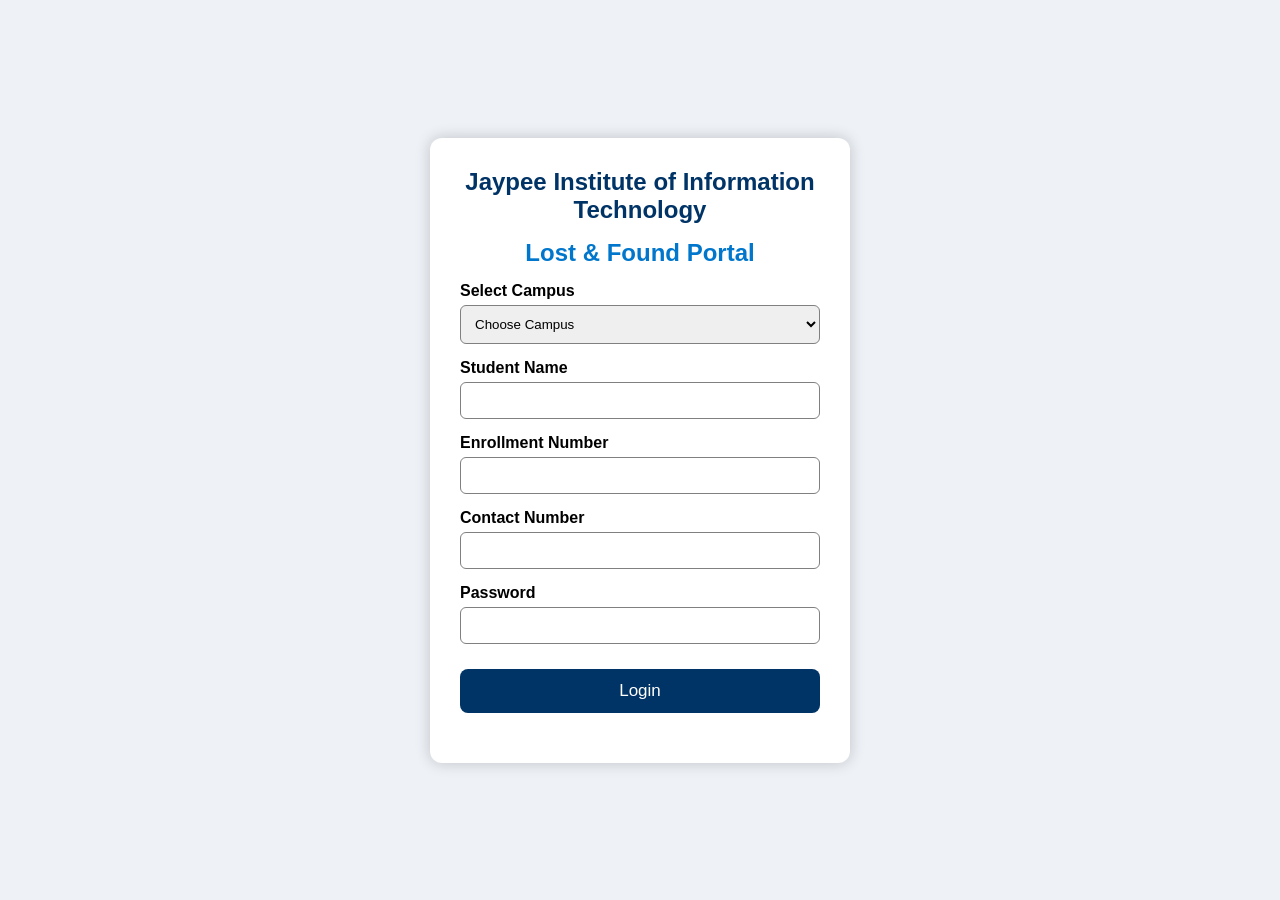
==== index.html @ a2e1b7e7 "Initial setup" ====
<!DOCTYPE html>
<html lang="en">

<head>

    <meta charset="UTF-8">
    <meta name="viewport" content="width=device-width, initial-scale=1.0">

    <title>JIIT Lost & Found Portal</title>

    <link rel="stylesheet" href="style.css">

</head>

<body>

    <div class="container">
        <h1>Jaypee Institute of Information Technology</h1>

        <h2>Lost & Found Portal</h2>

        <form id="loginForm">

            <label>Select Campus</label>

            <select id="campus" required>
                <option value="">Choose Campus</option>
                <option value="Sector-62">Sector-62</option>
                <option value="Sector-128">Sector-128</option>
            </select>

            <label>Student Name</label>
            <input type="text" id="name" required>

            <label>Enrollment Number</label>
            <input type="text" id="enroll" required>

            <label>Contact Number</label>
            <input type="text" id="contact" required>

            <label>Password</label>
            <input type="password" id="password" required>

            <button type="submit">Login</button>

        </form>

        <p id="message"></p>

    </div>
    <script src="script.js"></script>
</body>

</html>
---- style.css ----
* {
    margin: 0;
    padding: 0;
    box-sizing: border-box;
    font-family: Arial, sans-serif;
}

body {

    background: #eef2f7;
    display: flex;
    justify-content: center;
    align-items: center;
    height: 100vh;

}

.container {

    background: white;
    width: 420px;
    padding: 30px;
    border-radius: 12px;
    box-shadow: 0 0 15px rgba(0, 0, 0, .2);

}

h1 {

    text-align: center;
    color: #003366;
    font-size: 24px;

}

h2 {

    text-align: center;
    margin: 15px;
    color: #0077cc;

}

label {

    display: block;
    margin-top: 15px;
    font-weight: bold;

}

input,
select {

    width: 100%;
    padding: 10px;
    margin-top: 5px;
    border-radius: 6px;
    border: 1px solid gray;

}

button {

    width: 100%;
    padding: 12px;
    margin-top: 25px;
    border: none;
    background: #003366;
    color: white;
    font-size: 17px;
    border-radius: 8px;
    cursor: pointer;

}

button:hover {

    background: #0055aa;

}

#message {

    text-align: center;
    margin-top: 20px;
    font-weight: bold;

}

.profile {

    margin-top: 20px;
    padding: 15px;
    background: #f5f5f5;
    border-radius: 8px;

}

.profile p {

    margin: 10px 0;

}

.card-container {

    display: flex;
    justify-content: space-between;
    margin-top: 25px;
    gap: 20px;

}

.card {

    flex: 1;
    background: white;
    padding: 20px;
    border-radius: 10px;
    box-shadow: 0 0 10px rgba(0, 0, 0, .2);
    text-align: center;

}

.card h3 {

    color: #003366;

}

.card p {

    margin: 15px 0;

}

.logout {

    margin-top: 30px;
    background: red;

}

.logout:hover {

    background: darkred;

}

textarea {

    width: 100%;
    padding: 10px;
    margin-top: 5px;
    border: 1px solid gray;
    border-radius: 6px;
    resize: none;

}

input[type=file] {

    margin-top: 10px;

}
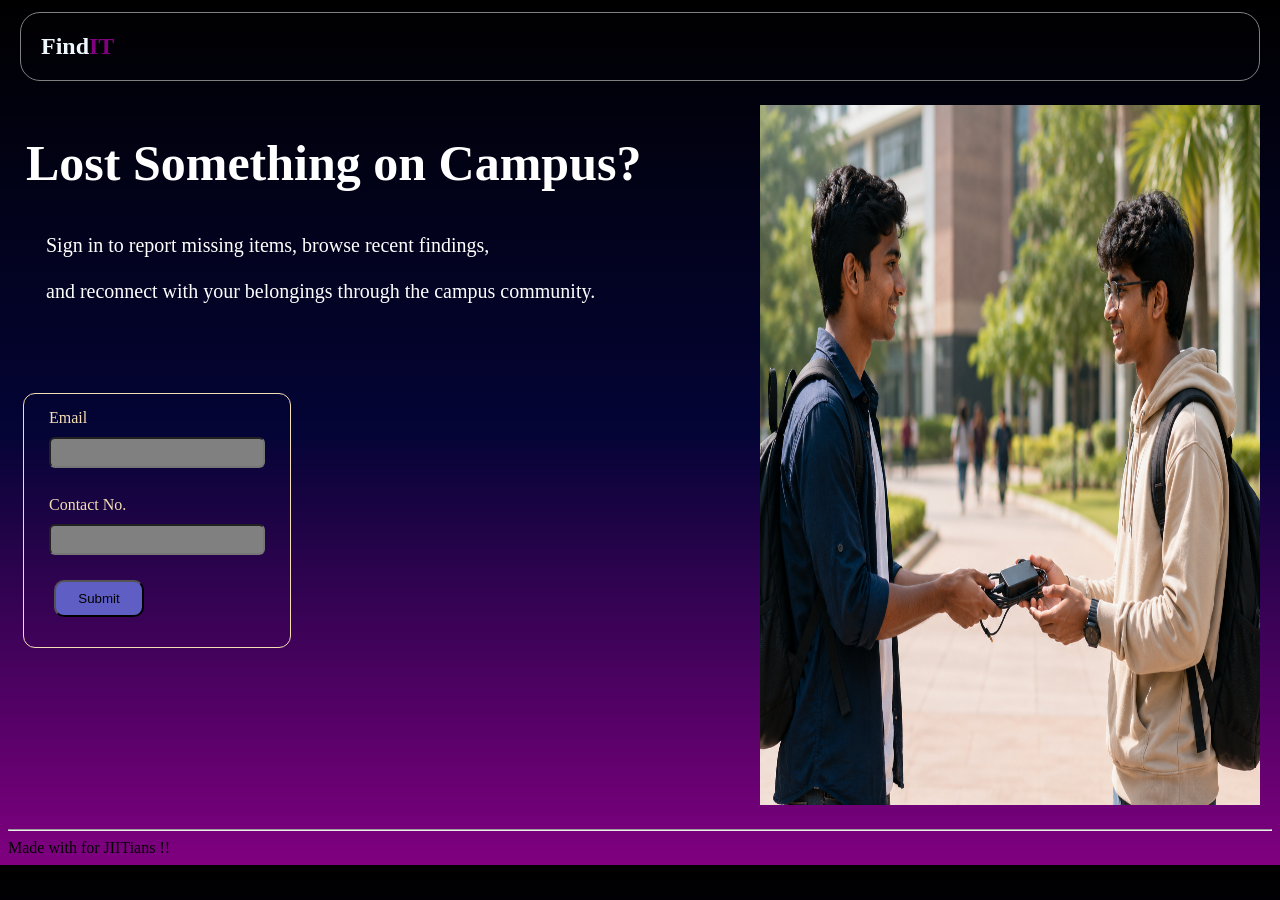
==== commit 26358eaf: "Index page layout changd" ====
--- a/index.html
+++ b/index.html
@@ -1,54 +1,83 @@
 <!DOCTYPE html>
 <html lang="en">
-
 <head>
-
     <meta charset="UTF-8">
     <meta name="viewport" content="width=device-width, initial-scale=1.0">
+    <title>FindIt | Login</title>
 
-    <title>JIIT Lost & Found Portal</title>
-
-    <link rel="stylesheet" href="style.css">
-
+    <link rel="stylesheet" href="indexcs.css">
 </head>
-
 <body>
 
-    <div class="container">
-        <h1>Jaypee Institute of Information Technology</h1>
+    <!-- ==================== Navbar ==================== -->
+    <nav class="navbar">
+        <div class="nav-left">
+            <h1>Find<span class="it">IT</span></h1>
+        </div>
 
-        <h2>Lost & Found Portal</h2>
 
-        <form id="loginForm">
+    </nav>
 
-            <label>Select Campus</label>
 
-            <select id="campus" required>
-                <option value="">Choose Campus</option>
-                <option value="Sector-62">Sector-62</option>
-                <option value="Sector-128">Sector-128</option>
-            </select>
+    <!-- ==================== Main Container ==================== -->
+    <main class="container">
 
-            <label>Student Name</label>
-            <input type="text" id="name" required>
+        <!-- ========== Left Section ========== -->
+        <section class="left-section">
 
-            <label>Enrollment Number</label>
-            <input type="text" id="enroll" required>
+            <!-- Logo + Heading -->
+            <div class="left-top">
+                <h1 id="head1">Lost Something on Campus?</h1>
 
-            <label>Contact Number</label>
-            <input type="text" id="contact" required>
+                <p id="subhead1">
+                    Sign in to report missing items, browse recent findings,<br><br>
+                    and reconnect with your belongings through the campus community.
+                </p>
 
-            <label>Password</label>
-            <input type="password" id="password" required>
+            </div>
 
-            <button type="submit">Login</button>
+            <!-- Login Form -->
+            <div class="left-bottom">
 
-        </form>
+                <form class="login-form">
 
-        <p id="message"></p>
+                    <div class="input-group">
+                        <label>Email</label><br>
+                        <input class="input" type="email"><br><br>
 
-    </div>
-    <script src="script.js"></script>
+                        <label>Contact No.</label><br>
+                        <input class="input" type="number">
+                    </div>
+
+                    <div class="input-group">
+
+                    </div>
+
+                    <button class="btn" id="submitbtn" type="submit">
+                        Submit
+                    </button>
+
+                </form>
+
+            </div>
+
+        </section>
+
+
+        <!-- ========== Right Section ========== -->
+        <section class="right-section">
+            <img src="LnF-Illustration.png" height="700" width="500">
+        </section>
+
+    </main>
+
+
+    <!-- ==================== Footer ==================== -->
+    <footer class="footer">
+        <hr>
+        Made with <i></i> for JIITians !!
+    </footer>
+
+    <script href="indexjs.js"></script>
 </body>
-
 </html>
--- a/indexcs.css
+++ b/indexcs.css
@@ -0,0 +1,67 @@
+body{
+    background: linear-gradient(black,rgb(4, 4, 54),purple);
+}
+
+.navbar{
+    border: 1px solid gray;
+    border-radius: 20px;
+    color: aliceblue;
+    margin:12px;
+    padding-left: 20px;
+}
+
+.it{
+    color : purple;
+}
+
+.container{
+    display: flex;
+    justify-content: space-between;
+}
+
+.right-section{
+    margin: 12px;
+}
+
+.left-top{
+    color: white;
+    margin: 18px;
+    margin-top: 40px;
+}
+
+#head1{
+    font-size: 50px;
+}
+#subhead1{
+    font-size: 20px;
+    margin-left: 20px;
+}
+
+.left-bottom{
+    display: inline-flex;
+    border: 1px solid wheat;
+    padding: 15px;
+    margin: 15px;
+    border-radius: 12px;
+    color: wheat;
+    margin-top: 70px;
+}
+
+label{
+    margin: 10px;
+}
+.input{
+    background: gray;
+    border-radius: 6px;
+    padding: 6px;
+    width: 200px;
+    margin: 10px;
+}
+
+.btn{
+    width:90px;
+    background-color: rgb(94, 94, 196);
+    padding:9px;
+    margin:15px;
+    border-radius: 10px;
+}
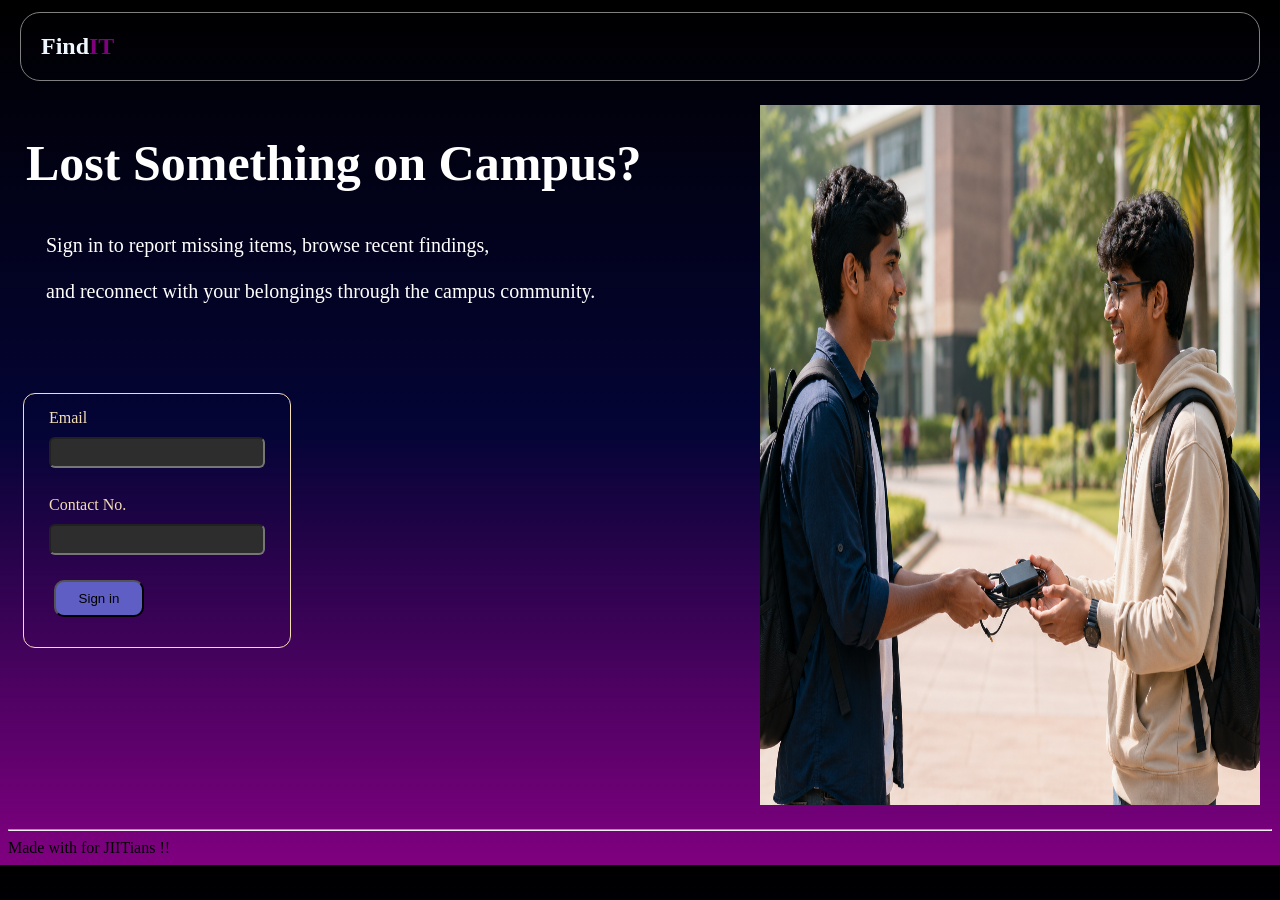
==== commit 7c380911: "V1 of index page completed" ====
--- a/index.html
+++ b/index.html
@@ -43,18 +43,18 @@
 
                     <div class="input-group">
                         <label>Email</label><br>
-                        <input class="input" type="email"><br><br>
+                        <input class="input" id="maillogin" type="email"><br><br>
 
                         <label>Contact No.</label><br>
-                        <input class="input" type="number">
+                        <input class="input" id="contactlogin" type="number">
                     </div>
 
                     <div class="input-group">
 
                     </div>
 
-                    <button class="btn" id="submitbtn" type="submit">
-                        Submit
+                    <button class="btn" id="submitbtn">
+                        Sign in
                     </button>
 
                 </form>
@@ -78,6 +78,6 @@
         Made with <i></i> for JIITians !!
     </footer>
 
-    <script href="indexjs.js"></script>
+    <script src="indexjs.js"></script>
 </body>
 </html>
--- a/indexcs.css
+++ b/indexcs.css
@@ -51,12 +51,14 @@
     margin: 10px;
 }
 .input{
-    background: gray;
+    background: #2e2d2d;
     border-radius: 6px;
     padding: 6px;
     width: 200px;
     margin: 10px;
+    color: white;
 }
+
 
 .btn{
     width:90px;
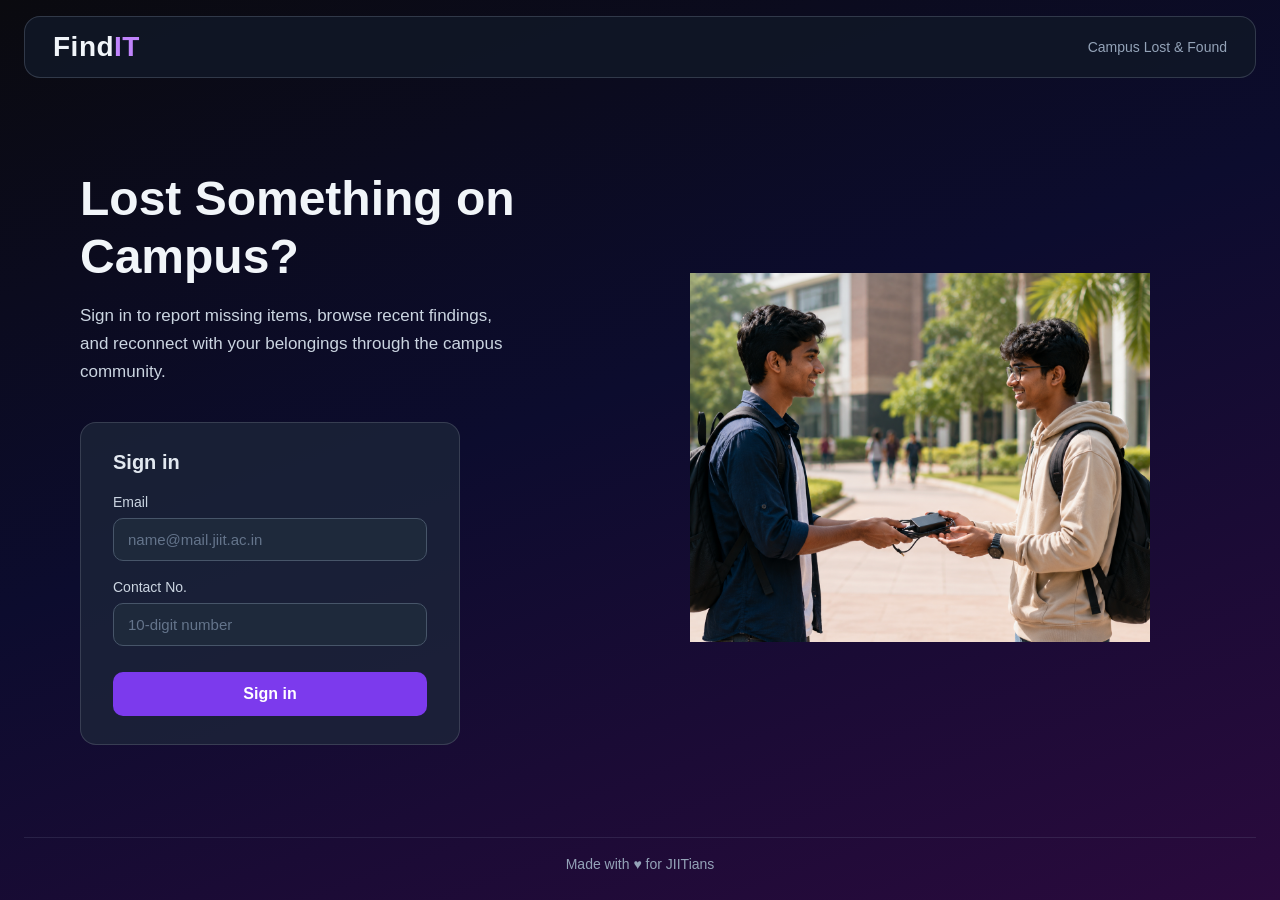
==== commit 7897aaf4: "Improved Css" ====
--- a/index.html
+++ b/index.html
@@ -4,80 +4,53 @@
     <meta charset="UTF-8">
     <meta name="viewport" content="width=device-width, initial-scale=1.0">
     <title>FindIt | Login</title>
-
     <link rel="stylesheet" href="indexcs.css">
 </head>
 <body>
-
-    <!-- ==================== Navbar ==================== -->
     <nav class="navbar">
-        <div class="nav-left">
+        <div class="nav-brand">
             <h1>Find<span class="it">IT</span></h1>
         </div>
-
-
+        <p class="nav-tagline">Campus Lost &amp; Found</p>
     </nav>
 
-
-    <!-- ==================== Main Container ==================== -->
     <main class="container">
-
-        <!-- ========== Left Section ========== -->
         <section class="left-section">
-
-            <!-- Logo + Heading -->
             <div class="left-top">
                 <h1 id="head1">Lost Something on Campus?</h1>
-
                 <p id="subhead1">
-                    Sign in to report missing items, browse recent findings,<br><br>
+                    Sign in to report missing items, browse recent findings,
                     and reconnect with your belongings through the campus community.
                 </p>
-
             </div>
 
-            <!-- Login Form -->
             <div class="left-bottom">
-
+                <h2 class="form-title">Sign in</h2>
                 <form class="login-form">
-
                     <div class="input-group">
-                        <label>Email</label><br>
-                        <input class="input" id="maillogin" type="email"><br><br>
-
-                        <label>Contact No.</label><br>
-                        <input class="input" id="contactlogin" type="number">
+                        <label for="maillogin">Email</label>
+                        <input class="input" id="maillogin" type="email" placeholder="name@mail.jiit.ac.in">
                     </div>
 
                     <div class="input-group">
-
+                        <label for="contactlogin">Contact No.</label>
+                        <input class="input" id="contactlogin" type="tel" placeholder="10-digit number" maxlength="10">
                     </div>
 
-                    <button class="btn" id="submitbtn">
-                        Sign in
-                    </button>
-
+                    <button class="btn" id="submitbtn" type="button">Sign in</button>
                 </form>
-
             </div>
-
         </section>
 
-
-        <!-- ========== Right Section ========== -->
         <section class="right-section">
-            <img src="LnF-Illustration.png" height="700" width="500">
+            <img src="LnF-Illustration.png" alt="Lost and found illustration">
         </section>
-
     </main>
 
-
-    <!-- ==================== Footer ==================== -->
     <footer class="footer">
-        <hr>
-        Made with <i></i> for JIITians !!
+        Made with ♥ for JIITians
     </footer>
 
     <script src="indexjs.js"></script>
 </body>
-</html>+</html>
--- a/indexcs.css
+++ b/indexcs.css
@@ -1,69 +1,207 @@
-body{
-    background: linear-gradient(black,rgb(4, 4, 54),purple);
-}
-
-.navbar{
-    border: 1px solid gray;
-    border-radius: 20px;
-    color: aliceblue;
-    margin:12px;
-    padding-left: 20px;
-}
-
-.it{
-    color : purple;
-}
-
-.container{
+* {
+    margin: 0;
+    padding: 0;
+    box-sizing: border-box;
+}
+
+body {
+    min-height: 100vh;
+    display: flex;
+    flex-direction: column;
+    background: linear-gradient(160deg, #0a0a0f 0%, #0c0c2e 45%, #2a0a3d 100%);
+    color: #f1f5f9;
+    font-family: "Segoe UI", Tahoma, Geneva, Verdana, sans-serif;
+}
+
+/* ---------- Navbar ---------- */
+.navbar {
     display: flex;
     justify-content: space-between;
-}
-
-.right-section{
-    margin: 12px;
-}
-
-.left-top{
-    color: white;
-    margin: 18px;
-    margin-top: 40px;
-}
-
-#head1{
-    font-size: 50px;
-}
-#subhead1{
+    align-items: center;
+    margin: 16px 24px;
+    padding: 14px 28px;
+    background: rgba(17, 24, 39, 0.85);
+    border: 1px solid rgba(148, 163, 184, 0.25);
+    border-radius: 16px;
+}
+
+.nav-brand h1 {
+    font-size: 28px;
+    letter-spacing: 0.5px;
+}
+
+.it {
+    color: #c084fc;
+}
+
+.nav-tagline {
+    font-size: 14px;
+    color: #94a3b8;
+}
+
+/* ---------- Main layout ---------- */
+.container {
+    flex: 1;
+    display: flex;
+    align-items: center;
+    justify-content: space-between;
+    gap: 40px;
+    max-width: 1200px;
+    width: 100%;
+    margin: 0 auto;
+    padding: 24px 40px 40px;
+}
+
+.left-section {
+    flex: 1;
+    max-width: 520px;
+}
+
+.left-top {
+    margin-bottom: 36px;
+}
+
+#head1 {
+    font-size: clamp(32px, 4vw, 48px);
+    line-height: 1.2;
+    margin-bottom: 16px;
+}
+
+#subhead1 {
+    font-size: 17px;
+    line-height: 1.65;
+    color: #cbd5e1;
+    max-width: 440px;
+}
+
+/* ---------- Login form ---------- */
+.left-bottom {
+    background: rgba(30, 41, 59, 0.7);
+    border: 1px solid rgba(226, 232, 240, 0.15);
+    border-radius: 16px;
+    padding: 28px 32px;
+    max-width: 380px;
+}
+
+.form-title {
     font-size: 20px;
-    margin-left: 20px;
-}
-
-.left-bottom{
-    display: inline-flex;
-    border: 1px solid wheat;
-    padding: 15px;
-    margin: 15px;
-    border-radius: 12px;
-    color: wheat;
-    margin-top: 70px;
-}
-
-label{
-    margin: 10px;
-}
-.input{
-    background: #2e2d2d;
-    border-radius: 6px;
-    padding: 6px;
-    width: 200px;
-    margin: 10px;
-    color: white;
-}
-
-
-.btn{
-    width:90px;
-    background-color: rgb(94, 94, 196);
-    padding:9px;
-    margin:15px;
+    margin-bottom: 20px;
+    color: #e2e8f0;
+}
+
+.login-form {
+    display: flex;
+    flex-direction: column;
+    gap: 18px;
+}
+
+.input-group {
+    display: flex;
+    flex-direction: column;
+    gap: 8px;
+}
+
+.input-group label {
+    font-size: 14px;
+    color: #cbd5e1;
+    font-weight: 500;
+}
+
+.input {
+    width: 100%;
+    background: #1e293b;
+    border: 1px solid #475569;
     border-radius: 10px;
-}+    padding: 12px 14px;
+    color: #f8fafc;
+    font-size: 15px;
+    outline: none;
+    transition: border-color 0.2s;
+}
+
+.input::placeholder {
+    color: #64748b;
+}
+
+.input:focus {
+    border-color: #a855f7;
+}
+
+.btn {
+    margin-top: 8px;
+    width: 100%;
+    padding: 13px;
+    background: #7c3aed;
+    color: #fff;
+    border: none;
+    border-radius: 10px;
+    font-size: 16px;
+    font-weight: 600;
+    cursor: pointer;
+    transition: background 0.2s, transform 0.15s;
+}
+
+.btn:hover {
+    background: #6d28d9;
+    transform: translateY(-1px);
+}
+
+/* ---------- Illustration ---------- */
+.right-section {
+    flex: 1;
+    display: flex;
+    justify-content: center;
+    align-items: center;
+}
+
+.right-section img {
+    width: 100%;
+    max-width: 460px;
+    height: auto;
+    object-fit: contain;
+}
+
+/* ---------- Footer ---------- */
+.footer {
+    text-align: center;
+    padding: 18px 24px 28px;
+    color: #94a3b8;
+    font-size: 14px;
+    border-top: 1px solid rgba(148, 163, 184, 0.15);
+    margin: 0 24px;
+}
+
+/* ---------- Responsive ---------- */
+@media (max-width: 900px) {
+    .container {
+        flex-direction: column;
+        padding: 20px 24px 32px;
+        gap: 28px;
+    }
+
+    .left-section {
+        max-width: 100%;
+    }
+
+    .left-bottom {
+        max-width: 100%;
+    }
+
+    .right-section img {
+        max-width: 320px;
+    }
+}
+
+@media (max-width: 480px) {
+    .navbar {
+        margin: 12px;
+        padding: 12px 18px;
+        flex-direction: column;
+        gap: 4px;
+        text-align: center;
+    }
+
+    .left-bottom {
+        padding: 22px 20px;
+    }
+}
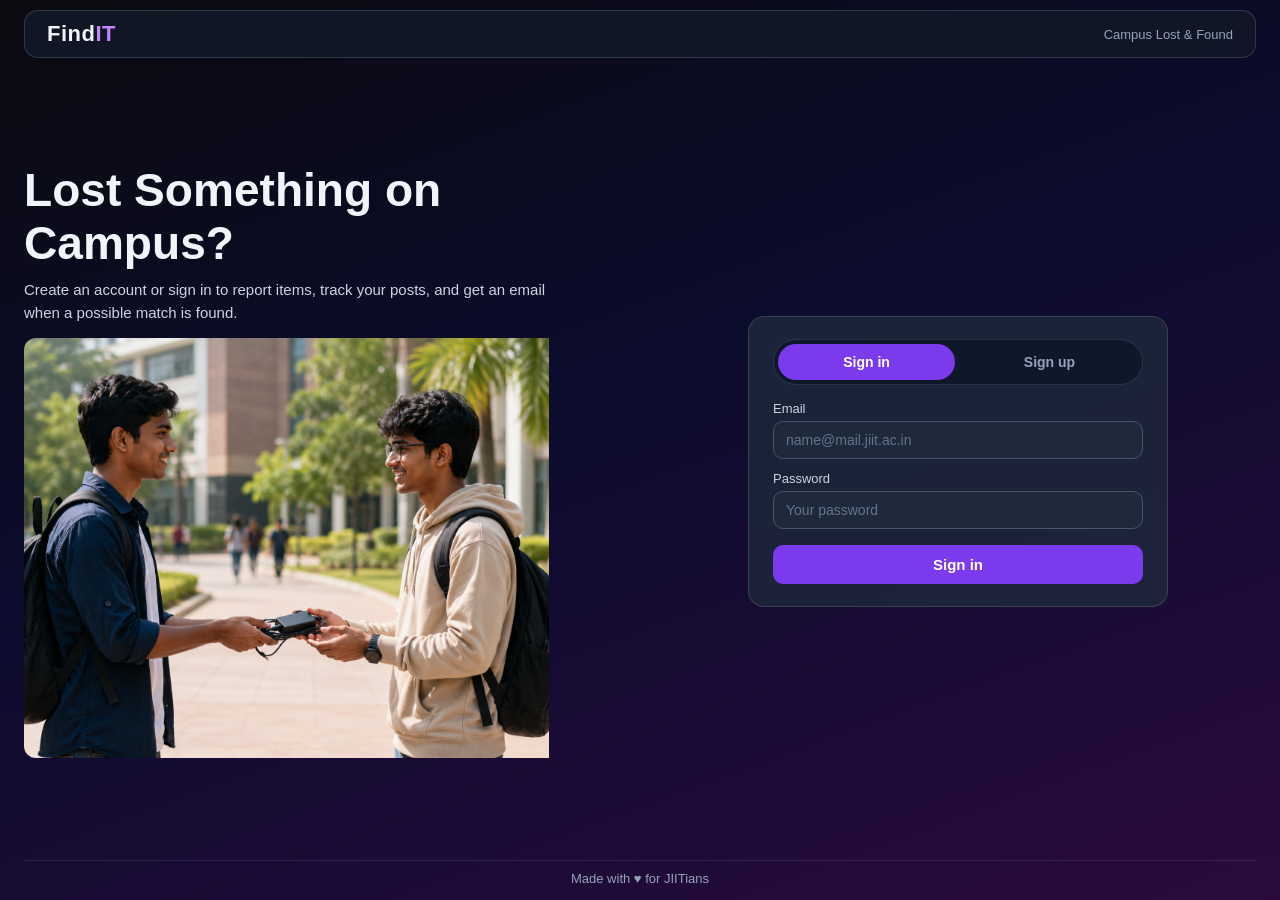
==== commit e162daa4: "v1" ====
--- a/index.html
+++ b/index.html
@@ -15,35 +15,62 @@
     </nav>
 
     <main class="container">
-        <section class="left-section">
-            <div class="left-top">
+        <!-- Left: text + image -->
+        <section class="brand-panel">
+            <div class="brand-copy">
                 <h1 id="head1">Lost Something on Campus?</h1>
                 <p id="subhead1">
-                    Sign in to report missing items, browse recent findings,
-                    and reconnect with your belongings through the campus community.
+                    Create an account or sign in to report items, track your posts,
+                    and get an email when a possible match is found.
                 </p>
             </div>
-
-            <div class="left-bottom">
-                <h2 class="form-title">Sign in</h2>
-                <form class="login-form">
-                    <div class="input-group">
-                        <label for="maillogin">Email</label>
-                        <input class="input" id="maillogin" type="email" placeholder="name@mail.jiit.ac.in">
-                    </div>
-
-                    <div class="input-group">
-                        <label for="contactlogin">Contact No.</label>
-                        <input class="input" id="contactlogin" type="tel" placeholder="10-digit number" maxlength="10">
-                    </div>
-
-                    <button class="btn" id="submitbtn" type="button">Sign in</button>
-                </form>
+            <div class="brand-visual">
+                <img src="LnF-Illustration.png" alt="Lost and found illustration">
             </div>
         </section>
 
-        <section class="right-section">
-            <img src="LnF-Illustration.png" alt="Lost and found illustration">
+        <!-- Right: auth form -->
+        <section class="auth-panel">
+            <div class="auth-card">
+                <div class="auth-tabs" role="tablist">
+                    <button type="button" class="auth-tab active" id="tabLogin" role="tab" aria-selected="true">Sign in</button>
+                    <button type="button" class="auth-tab" id="tabSignup" role="tab" aria-selected="false">Sign up</button>
+                </div>
+
+                <form class="login-form" id="loginForm">
+                    <div class="input-group">
+                        <label for="loginEmail">Email</label>
+                        <input class="input" id="loginEmail" type="email" placeholder="name@mail.jiit.ac.in" required>
+                    </div>
+                    <div class="input-group">
+                        <label for="loginPassword">Password</label>
+                        <input class="input" id="loginPassword" type="password" placeholder="Your password" required>
+                    </div>
+                    <p class="form-error" id="loginError" hidden></p>
+                    <button class="btn" id="loginBtn" type="submit">Sign in</button>
+                </form>
+
+                <form class="login-form" id="signupForm" hidden>
+                    <div class="input-group">
+                        <label for="signupName">Full name</label>
+                        <input class="input" id="signupName" type="text" placeholder="Your name" required>
+                    </div>
+                    <div class="input-group">
+                        <label for="signupEmail">Email</label>
+                        <input class="input" id="signupEmail" type="email" placeholder="name@mail.jiit.ac.in" required>
+                    </div>
+                    <div class="input-group">
+                        <label for="signupContact">Contact No.</label>
+                        <input class="input" id="signupContact" type="tel" placeholder="10-digit number" maxlength="10" required>
+                    </div>
+                    <div class="input-group">
+                        <label for="signupPassword">Password</label>
+                        <input class="input" id="signupPassword" type="password" placeholder="Min 6 characters" required>
+                    </div>
+                    <p class="form-error" id="signupError" hidden></p>
+                    <button class="btn" id="signupBtn" type="submit">Create account</button>
+                </form>
+            </div>
         </section>
     </main>
 
--- a/indexcs.css
+++ b/indexcs.css
@@ -4,10 +4,17 @@
     box-sizing: border-box;
 }
 
+html,
+body {
+    height: 100%;
+}
+
 body {
     min-height: 100vh;
+    min-height: 100dvh;
     display: flex;
     flex-direction: column;
+    overflow: hidden;
     background: linear-gradient(160deg, #0a0a0f 0%, #0c0c2e 45%, #2a0a3d 100%);
     color: #f1f5f9;
     font-family: "Segoe UI", Tahoma, Geneva, Verdana, sans-serif;
@@ -15,18 +22,19 @@
 
 /* ---------- Navbar ---------- */
 .navbar {
+    flex-shrink: 0;
     display: flex;
     justify-content: space-between;
     align-items: center;
-    margin: 16px 24px;
-    padding: 14px 28px;
-    background: rgba(17, 24, 39, 0.85);
+    margin: 10px 24px 0;
+    padding: 10px 22px;
+    background: rgba(17, 24, 39, 0.9);
     border: 1px solid rgba(148, 163, 184, 0.25);
-    border-radius: 16px;
+    border-radius: 14px;
 }
 
 .nav-brand h1 {
-    font-size: 28px;
+    font-size: 22px;
     letter-spacing: 0.5px;
 }
 
@@ -35,74 +43,150 @@
 }
 
 .nav-tagline {
-    font-size: 14px;
+    font-size: 13px;
     color: #94a3b8;
 }
 
-/* ---------- Main layout ---------- */
+/* ---------- Main: two columns ---------- */
 .container {
     flex: 1;
-    display: flex;
+    min-height: 0;
+    display: grid;
+    grid-template-columns: 1fr 1fr;
     align-items: center;
-    justify-content: space-between;
-    gap: 40px;
-    max-width: 1200px;
-    width: 100%;
-    margin: 0 auto;
-    padding: 24px 40px 40px;
-}
-
-.left-section {
-    flex: 1;
-    max-width: 520px;
-}
-
-.left-top {
-    margin-bottom: 36px;
+    column-gap: 40px;
+    width: 100%;
+    margin: 0;
+    padding: 16px 24px 12px;
+}
+
+/* Left: text + image */
+.brand-panel {
+    display: flex;
+    flex-direction: column;
+    justify-content: center;
+    align-items: flex-start;
+    gap: 14px;
+    min-width: 0;
+    width: 100%;
+    height: auto;
+}
+
+.brand-copy {
+    flex-shrink: 0;
+    width: 100%;
+    text-align: left;
 }
 
 #head1 {
-    font-size: clamp(32px, 4vw, 48px);
-    line-height: 1.2;
-    margin-bottom: 16px;
+    font-size: clamp(32px, 3.6vw, 48px);
+    line-height: 1.15;
+    margin: 0 0 10px 0;
 }
 
 #subhead1 {
-    font-size: 17px;
-    line-height: 1.65;
+    font-size: 15px;
+    line-height: 1.5;
     color: #cbd5e1;
-    max-width: 440px;
-}
-
-/* ---------- Login form ---------- */
-.left-bottom {
-    background: rgba(30, 41, 59, 0.7);
+    margin: 0;
+    max-width: 540px;
+}
+
+.brand-visual {
+    flex: 0 0 auto;
+    width: 100%;
+    display: block;
+    padding: 0;
+    background: none;
+    border: none;
+    line-height: 0;
+}
+
+.brand-visual img {
+    display: block;
+    width: 100%;
+    max-width: 100%;
+    height: auto;
+    max-height: min(48vh, 420px);
+    object-fit: contain;
+    object-position: left center;
+    border-radius: 12px;
+}
+
+/* Right: form */
+.auth-panel {
+    display: flex;
+    align-items: center;
+    justify-content: center;
+    width: 100%;
+}
+
+.auth-card {
+    width: 100%;
+    max-width: 420px;
+    background: rgba(30, 41, 59, 0.85);
     border: 1px solid rgba(226, 232, 240, 0.15);
     border-radius: 16px;
-    padding: 28px 32px;
-    max-width: 380px;
-}
-
-.form-title {
-    font-size: 20px;
-    margin-bottom: 20px;
-    color: #e2e8f0;
+    padding: 22px 24px;
+    max-height: 100%;
+    overflow-y: auto;
+}
+
+.auth-tabs {
+    display: grid;
+    grid-template-columns: 1fr 1fr;
+    gap: 6px;
+    padding: 4px;
+    margin-bottom: 16px;
+    background: #0f172a;
+    border-radius: 999px;
+    border: 1px solid rgba(148, 163, 184, 0.2);
+}
+
+.auth-tab {
+    height: 36px;
+    border: none;
+    border-radius: 999px;
+    background: transparent;
+    color: #94a3b8;
+    font-size: 14px;
+    font-weight: 600;
+    cursor: pointer;
+}
+
+.auth-tab.active {
+    background: #7c3aed;
+    color: #fff;
 }
 
 .login-form {
     display: flex;
     flex-direction: column;
-    gap: 18px;
+    gap: 12px;
+}
+
+.login-form[hidden] {
+    display: none;
+}
+
+.form-error {
+    margin: 0;
+    font-size: 12px;
+    color: #fca5a5;
+    background: rgba(239, 68, 68, 0.12);
+    border: 1px solid rgba(239, 68, 68, 0.35);
+    border-radius: 8px;
+    padding: 8px 10px;
 }
 
 .input-group {
     display: flex;
     flex-direction: column;
-    gap: 8px;
+    gap: 5px;
 }
 
 .input-group label {
-    font-size: 14px;
+    font-size: 13px;
     color: #cbd5e1;
     font-weight: 500;
 }
@@ -112,9 +196,9 @@
     background: #1e293b;
     border: 1px solid #475569;
     border-radius: 10px;
-    padding: 12px 14px;
+    padding: 10px 12px;
     color: #f8fafc;
-    font-size: 15px;
+    font-size: 14px;
     outline: none;
     transition: border-color 0.2s;
 }
@@ -128,14 +212,14 @@
 }
 
 .btn {
-    margin-top: 8px;
-    width: 100%;
-    padding: 13px;
+    margin-top: 4px;
+    width: 100%;
+    padding: 11px;
     background: #7c3aed;
     color: #fff;
     border: none;
     border-radius: 10px;
-    font-size: 16px;
+    font-size: 15px;
     font-weight: 600;
     cursor: pointer;
     transition: background 0.2s, transform 0.15s;
@@ -146,62 +230,102 @@
     transform: translateY(-1px);
 }
 
-/* ---------- Illustration ---------- */
-.right-section {
-    flex: 1;
-    display: flex;
-    justify-content: center;
-    align-items: center;
-}
-
-.right-section img {
-    width: 100%;
-    max-width: 460px;
-    height: auto;
-    object-fit: contain;
-}
-
 /* ---------- Footer ---------- */
 .footer {
+    flex-shrink: 0;
     text-align: center;
-    padding: 18px 24px 28px;
+    padding: 10px 24px 14px;
     color: #94a3b8;
-    font-size: 14px;
+    font-size: 13px;
     border-top: 1px solid rgba(148, 163, 184, 0.15);
     margin: 0 24px;
 }
 
 /* ---------- Responsive ---------- */
 @media (max-width: 900px) {
+    body {
+        overflow: auto;
+    }
+
     .container {
-        flex-direction: column;
-        padding: 20px 24px 32px;
-        gap: 28px;
-    }
-
-    .left-section {
-        max-width: 100%;
-    }
-
-    .left-bottom {
-        max-width: 100%;
-    }
-
-    .right-section img {
-        max-width: 320px;
+        grid-template-columns: 1fr;
+        padding: 16px 16px 24px;
+        gap: 20px;
+        align-items: start;
+    }
+
+    .brand-panel {
+        height: auto;
+    }
+
+    .brand-visual {
+        min-height: 0;
+        max-height: none;
+        padding: 0;
+        background: none;
+        border: none;
+    }
+
+    .brand-visual img {
+        max-height: 260px;
+    }
+
+    .auth-panel {
+        justify-content: stretch;
+        align-self: stretch;
+    }
+
+    .auth-card {
+        max-width: none;
     }
 }
 
 @media (max-width: 480px) {
     .navbar {
-        margin: 12px;
-        padding: 12px 18px;
+        margin: 8px 12px 0;
+        padding: 10px 14px;
         flex-direction: column;
-        gap: 4px;
+        gap: 2px;
         text-align: center;
     }
 
-    .left-bottom {
-        padding: 22px 20px;
-    }
-}
+    .auth-card {
+        padding: 18px 16px;
+    }
+}
+
+@media (max-height: 700px) and (min-width: 901px) {
+    #head1 {
+        font-size: 30px;
+        margin-bottom: 6px;
+    }
+
+    #subhead1 {
+        font-size: 13px;
+    }
+
+    .brand-visual {
+        padding: 0;
+    }
+
+    .auth-card {
+        padding: 16px 18px;
+    }
+
+    .login-form {
+        gap: 8px;
+    }
+
+    .input {
+        padding: 8px 10px;
+    }
+
+    .navbar {
+        margin-top: 8px;
+        padding: 8px 18px;
+    }
+
+    .footer {
+        padding: 6px 16px 10px;
+    }
+}
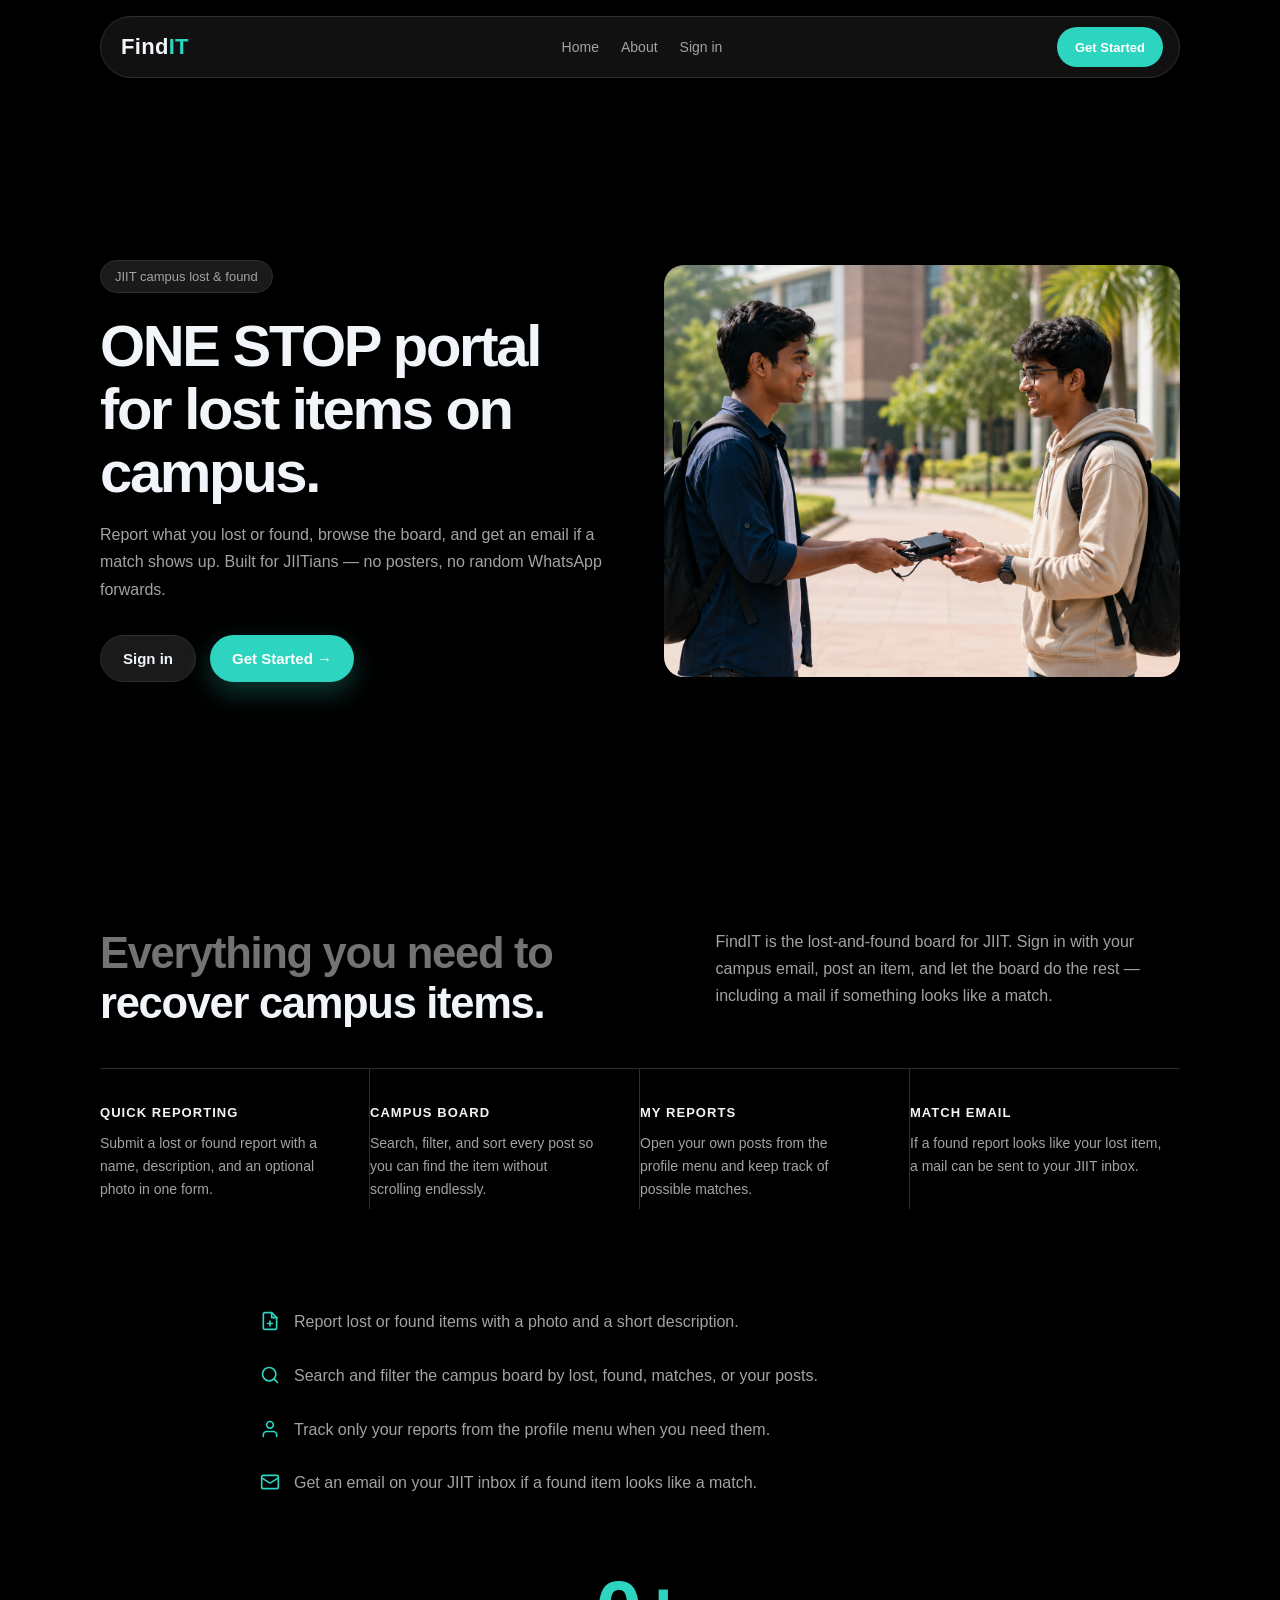
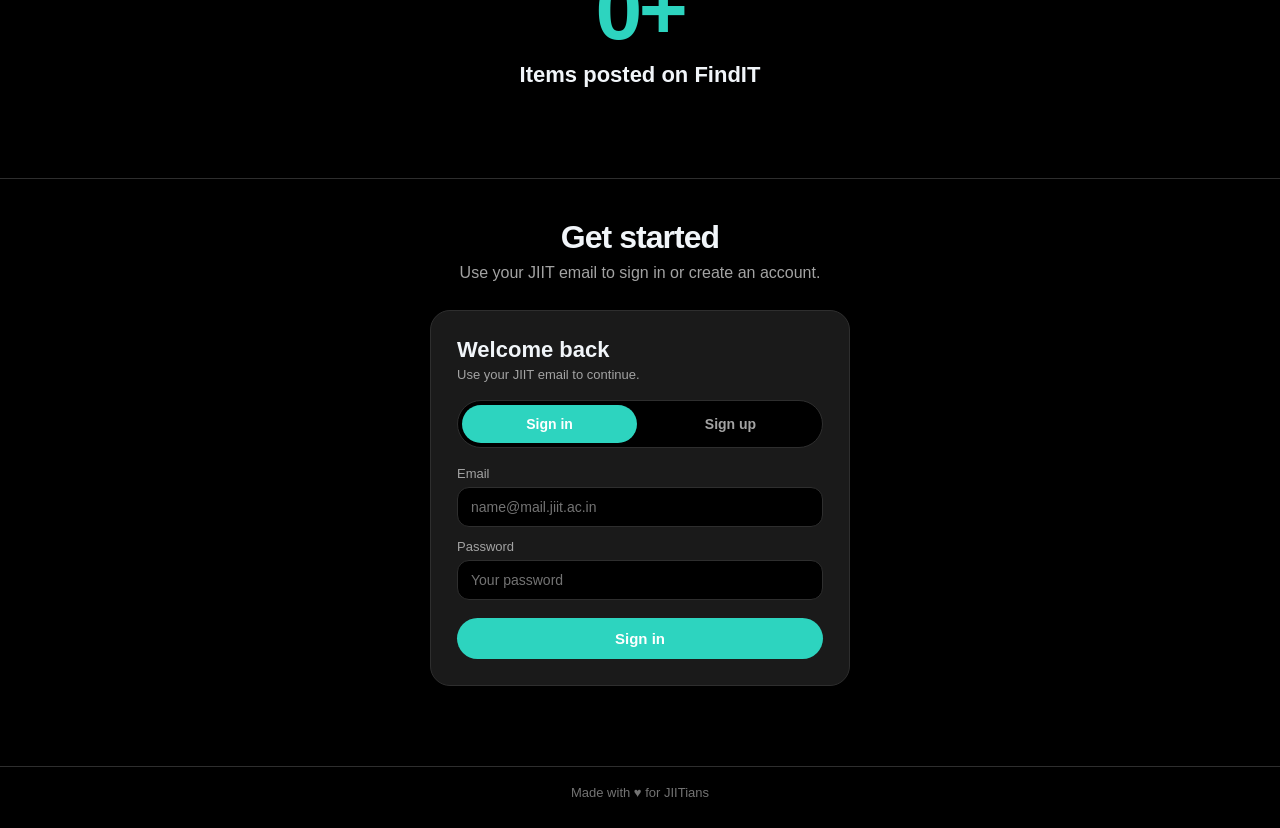
==== commit 47034fbf: "improved index page" ====
--- a/index.html
+++ b/index.html
@@ -3,76 +3,142 @@
 <head>
     <meta charset="UTF-8">
     <meta name="viewport" content="width=device-width, initial-scale=1.0">
-    <title>FindIt | Login</title>
+    <title>FindIT | Campus Lost &amp; Found</title>
     <link rel="stylesheet" href="indexcs.css">
 </head>
 <body>
     <nav class="navbar">
-        <div class="nav-brand">
-            <h1>Find<span class="it">IT</span></h1>
+        <a href="#home" class="nav-brand">Find<span class="it">IT</span></a>
+        <div class="nav-links">
+            <a href="#home">Home</a>
+            <a href="#about">About</a>
+            <a href="#auth">Sign in</a>
         </div>
-        <p class="nav-tagline">Campus Lost &amp; Found</p>
+        <a href="#auth" class="nav-cta" data-auth="signup">Get Started</a>
     </nav>
 
-    <main class="container">
-        <!-- Left: text + image -->
-        <section class="brand-panel">
-            <div class="brand-copy">
-                <h1 id="head1">Lost Something on Campus?</h1>
-                <p id="subhead1">
-                    Create an account or sign in to report items, track your posts,
-                    and get an email when a possible match is found.
-                </p>
+    <section class="hero" id="home">
+        <div class="hero-copy">
+            <p class="badge">JIIT campus lost &amp; found</p>
+            <h1>ONE STOP portal for lost items on campus.</h1>
+            <p class="hero-lead">
+                Report what you lost or found, browse the board, and get an email if a match shows up.
+                Built for JIITians — no posters, no random WhatsApp forwards.
+            </p>
+            <div class="hero-actions">
+                <a href="#auth" class="btn-light" data-auth="login">Sign in</a>
+                <a href="#auth" class="btn-accent" data-auth="signup">Get Started →</a>
             </div>
-            <div class="brand-visual">
-                <img src="LnF-Illustration.png" alt="Lost and found illustration">
+        </div>
+
+        <div class="hero-visual">
+            <img src="LnF-Illustration.png" alt="Students returning a found item on campus">
+        </div>
+    </section>
+
+    <section class="about" id="about">
+        <div class="about-top">
+            <h2><span>Everything you need to</span> recover campus items.</h2>
+            <p>
+                FindIT is the lost-and-found board for JIIT. Sign in with your campus email,
+                post an item, and let the board do the rest — including a mail if something
+                looks like a match.
+            </p>
+        </div>
+        <div class="about-grid">
+            <article>
+                <h3>Quick reporting</h3>
+                <p>Submit a lost or found report with a name, description, and an optional photo in one form.</p>
+            </article>
+            <article>
+                <h3>Campus board</h3>
+                <p>Search, filter, and sort every post so you can find the item without scrolling endlessly.</p>
+            </article>
+            <article>
+                <h3>My reports</h3>
+                <p>Open your own posts from the profile menu and keep track of possible matches.</p>
+            </article>
+            <article>
+                <h3>Match email</h3>
+                <p>If a found report looks like your lost item, a mail can be sent to your JIIT inbox.</p>
+            </article>
+        </div>
+    </section>
+
+    <section class="points">
+        <ul class="point-list">
+            <li>
+                <svg xmlns="http://www.w3.org/2000/svg" width="20" height="20" viewBox="0 0 24 24" fill="none" stroke="currentColor" stroke-width="2" stroke-linecap="round" stroke-linejoin="round" aria-hidden="true"><path d="M14 2H6a2 2 0 0 0-2 2v16a2 2 0 0 0 2 2h12a2 2 0 0 0 2-2V8z"/><path d="M14 2v6h6"/><path d="M12 18v-6"/><path d="M9 15h6"/></svg>
+                Report lost or found items with a photo and a short description.
+            </li>
+            <li>
+                <svg xmlns="http://www.w3.org/2000/svg" width="20" height="20" viewBox="0 0 24 24" fill="none" stroke="currentColor" stroke-width="2" stroke-linecap="round" stroke-linejoin="round" aria-hidden="true"><circle cx="11" cy="11" r="8"/><path d="m21 21-4.3-4.3"/></svg>
+                Search and filter the campus board by lost, found, matches, or your posts.
+            </li>
+            <li>
+                <svg xmlns="http://www.w3.org/2000/svg" width="20" height="20" viewBox="0 0 24 24" fill="none" stroke="currentColor" stroke-width="2" stroke-linecap="round" stroke-linejoin="round" aria-hidden="true"><path d="M20 21v-2a4 4 0 0 0-4-4H8a4 4 0 0 0-4 4v2"/><circle cx="12" cy="7" r="4"/></svg>
+                Track only your reports from the profile menu when you need them.
+            </li>
+            <li>
+                <svg xmlns="http://www.w3.org/2000/svg" width="20" height="20" viewBox="0 0 24 24" fill="none" stroke="currentColor" stroke-width="2" stroke-linecap="round" stroke-linejoin="round" aria-hidden="true"><rect x="2" y="4" width="20" height="16" rx="2"/><path d="m22 7-8.97 5.7a1.94 1.94 0 0 1-2.06 0L2 7"/></svg>
+                Get an email on your JIIT inbox if a found item looks like a match.
+            </li>
+        </ul>
+        <div class="stat">
+            <p class="stat-num" id="statCount">0+</p>
+            <p class="stat-label">Items posted on FindIT</p>
+        </div>
+    </section>
+
+    <section class="auth-section" id="auth">
+        <div class="auth-intro">
+            <h2>Get started</h2>
+            <p>Use your JIIT email to sign in or create an account.</p>
+        </div>
+        <div class="auth-card">
+            <h2 class="auth-heading">Welcome back</h2>
+            <p class="auth-sub">Use your JIIT email to continue.</p>
+
+            <div class="auth-tabs" role="tablist">
+                <button type="button" class="auth-tab active" id="tabLogin" role="tab" aria-selected="true">Sign in</button>
+                <button type="button" class="auth-tab" id="tabSignup" role="tab" aria-selected="false">Sign up</button>
             </div>
-        </section>
 
-        <!-- Right: auth form -->
-        <section class="auth-panel">
-            <div class="auth-card">
-                <div class="auth-tabs" role="tablist">
-                    <button type="button" class="auth-tab active" id="tabLogin" role="tab" aria-selected="true">Sign in</button>
-                    <button type="button" class="auth-tab" id="tabSignup" role="tab" aria-selected="false">Sign up</button>
+            <form class="login-form" id="loginForm">
+                <div class="input-group">
+                    <label for="loginEmail">Email</label>
+                    <input class="input" id="loginEmail" type="email" placeholder="name@mail.jiit.ac.in" required>
                 </div>
+                <div class="input-group">
+                    <label for="loginPassword">Password</label>
+                    <input class="input" id="loginPassword" type="password" placeholder="Your password" required>
+                </div>
+                <p class="form-error" id="loginError" hidden></p>
+                <button class="btn" id="loginBtn" type="submit">Sign in</button>
+            </form>
 
-                <form class="login-form" id="loginForm">
-                    <div class="input-group">
-                        <label for="loginEmail">Email</label>
-                        <input class="input" id="loginEmail" type="email" placeholder="name@mail.jiit.ac.in" required>
-                    </div>
-                    <div class="input-group">
-                        <label for="loginPassword">Password</label>
-                        <input class="input" id="loginPassword" type="password" placeholder="Your password" required>
-                    </div>
-                    <p class="form-error" id="loginError" hidden></p>
-                    <button class="btn" id="loginBtn" type="submit">Sign in</button>
-                </form>
-
-                <form class="login-form" id="signupForm" hidden>
-                    <div class="input-group">
-                        <label for="signupName">Full name</label>
-                        <input class="input" id="signupName" type="text" placeholder="Your name" required>
-                    </div>
-                    <div class="input-group">
-                        <label for="signupEmail">Email</label>
-                        <input class="input" id="signupEmail" type="email" placeholder="name@mail.jiit.ac.in" required>
-                    </div>
-                    <div class="input-group">
-                        <label for="signupContact">Contact No.</label>
-                        <input class="input" id="signupContact" type="tel" placeholder="10-digit number" maxlength="10" required>
-                    </div>
-                    <div class="input-group">
-                        <label for="signupPassword">Password</label>
-                        <input class="input" id="signupPassword" type="password" placeholder="Min 6 characters" required>
-                    </div>
-                    <p class="form-error" id="signupError" hidden></p>
-                    <button class="btn" id="signupBtn" type="submit">Create account</button>
-                </form>
-            </div>
-        </section>
-    </main>
+            <form class="login-form" id="signupForm" hidden>
+                <div class="input-group">
+                    <label for="signupName">Full name</label>
+                    <input class="input" id="signupName" type="text" placeholder="Your name" required>
+                </div>
+                <div class="input-group">
+                    <label for="signupEmail">Email</label>
+                    <input class="input" id="signupEmail" type="email" placeholder="name@mail.jiit.ac.in" required>
+                </div>
+                <div class="input-group">
+                    <label for="signupContact">Contact No.</label>
+                    <input class="input" id="signupContact" type="tel" placeholder="10-digit number" maxlength="10" required>
+                </div>
+                <div class="input-group">
+                    <label for="signupPassword">Password</label>
+                    <input class="input" id="signupPassword" type="password" placeholder="Min 6 characters" required>
+                </div>
+                <p class="form-error" id="signupError" hidden></p>
+                <button class="btn" id="signupBtn" type="submit">Create account</button>
+            </form>
+        </div>
+    </section>
 
     <footer class="footer">
         Made with ♥ for JIITians
--- a/indexcs.css
+++ b/indexcs.css
@@ -4,132 +4,341 @@
     box-sizing: border-box;
 }
 
-html,
+html {
+    scroll-behavior: smooth;
+}
+
+:root {
+    --text: #f1f5f9;
+    --text-muted: #a3a3a3;
+    --text-soft: #737373;
+    --accent: #2dd4bf;
+    --accent-hover: #5eead4;
+    --navbar: #111111;
+    --border: #2e2e2e;
+    --card: #1a1a1a;
+    --page-bg: #000000;
+    --content-width: min(1080px, calc(100% - 40px));
+    --shadow: 0 10px 28px rgba(0, 0, 0, 0.5);
+}
+
 body {
-    height: 100%;
-}
-
-body {
-    min-height: 100vh;
-    min-height: 100dvh;
+    color: var(--text);
+    background: var(--page-bg);
+    font-family: "Segoe UI", Tahoma, Geneva, Verdana, sans-serif;
+}
+
+a {
+    color: inherit;
+    text-decoration: none;
+}
+
+.navbar {
+    display: grid;
+    grid-template-columns: 1fr auto 1fr;
+    align-items: center;
+    width: var(--content-width);
+    margin: 16px auto 0;
+    padding: 10px 16px 10px 20px;
+    background: var(--navbar);
+    border: 1px solid var(--border);
+    border-radius: 999px;
+    box-shadow: var(--shadow);
+    position: relative;
+    z-index: 200;
+}
+
+.nav-brand {
+    font-size: 22px;
+    font-weight: 700;
+    color: var(--text);
+    letter-spacing: 0.3px;
+    flex-shrink: 0;
+    justify-self: start;
+}
+
+.it {
+    color: var(--accent);
+}
+
+.nav-links {
     display: flex;
-    flex-direction: column;
-    overflow: hidden;
-    background: linear-gradient(160deg, #0a0a0f 0%, #0c0c2e 45%, #2a0a3d 100%);
-    color: #f1f5f9;
-    font-family: "Segoe UI", Tahoma, Geneva, Verdana, sans-serif;
-}
-
-/* ---------- Navbar ---------- */
-.navbar {
-    flex-shrink: 0;
-    display: flex;
-    justify-content: space-between;
     align-items: center;
-    margin: 10px 24px 0;
-    padding: 10px 22px;
-    background: rgba(17, 24, 39, 0.9);
-    border: 1px solid rgba(148, 163, 184, 0.25);
-    border-radius: 14px;
-}
-
-.nav-brand h1 {
-    font-size: 22px;
-    letter-spacing: 0.5px;
-}
-
-.it {
-    color: #c084fc;
-}
-
-.nav-tagline {
+    gap: 22px;
+    font-size: 14px;
+    color: var(--text-muted);
+}
+
+.nav-links a:hover {
+    color: var(--text);
+}
+
+.nav-cta {
+    justify-self: end;
+    display: inline-flex;
+    align-items: center;
+    justify-content: center;
+    height: 40px;
+    padding: 0 18px;
+    border-radius: 999px;
+    background: var(--accent);
+    color: #fff;
     font-size: 13px;
-    color: #94a3b8;
-}
-
-/* ---------- Main: two columns ---------- */
-.container {
-    flex: 1;
-    min-height: 0;
+    font-weight: 600;
+    white-space: nowrap;
+    transition: background 0.15s, transform 0.15s;
+}
+
+.nav-cta:hover {
+    background: var(--accent-hover);
+    transform: translateY(-1px);
+}
+
+.hero {
     display: grid;
     grid-template-columns: 1fr 1fr;
     align-items: center;
-    column-gap: 40px;
+    gap: 48px;
+    width: var(--content-width);
+    margin: 0 auto;
+    padding: 56px 0 80px;
+    min-height: calc(100vh - 90px);
+}
+
+.hero-copy {
+    max-width: 560px;
+}
+
+.badge {
+    display: inline-flex;
+    padding: 8px 14px;
+    border-radius: 999px;
+    background: var(--card);
+    border: 1px solid var(--border);
+    color: var(--text-muted);
+    font-size: 13px;
+    font-weight: 500;
+}
+
+.hero h1 {
+    margin-top: 22px;
+    font-size: clamp(36px, 4.6vw, 58px);
+    line-height: 1.08;
+    letter-spacing: -0.04em;
+    font-weight: 800;
+}
+
+.hero-lead {
+    margin-top: 18px;
+    font-size: 16px;
+    line-height: 1.7;
+    color: var(--text-muted);
+}
+
+.hero-actions {
+    display: flex;
+    gap: 14px;
+    margin-top: 32px;
+}
+
+.btn-light,
+.btn-accent,
+.btn {
+    display: inline-flex;
+    align-items: center;
+    justify-content: center;
+    border: none;
+    border-radius: 999px;
+    font-family: inherit;
+    font-weight: 600;
+    cursor: pointer;
+    transition: background 0.15s, transform 0.15s, border-color 0.15s;
+}
+
+.btn-light {
+    padding: 14px 22px;
+    background: var(--card);
+    color: var(--text);
+    border: 1px solid var(--border);
+    font-size: 15px;
+}
+
+.btn-light:hover {
+    border-color: var(--accent);
+    transform: translateY(-1px);
+}
+
+.btn-accent {
+    padding: 14px 22px;
+    background: var(--accent);
+    color: #fff;
+    font-size: 15px;
+    box-shadow: 0 10px 28px rgba(45, 212, 191, 0.28);
+}
+
+.btn-accent:hover {
+    background: var(--accent-hover);
+    transform: translateY(-1px);
+}
+
+.hero-visual {
     width: 100%;
-    margin: 0;
-    padding: 16px 24px 12px;
-}
-
-/* Left: text + image */
-.brand-panel {
+}
+
+.hero-visual img {
+    display: block;
+    width: 100%;
+    height: auto;
+    border-radius: 20px;
+}
+
+.about {
+    width: var(--content-width);
+    margin: 0 auto;
+    padding: 40px 0 80px;
+}
+
+.about-top {
+    display: grid;
+    grid-template-columns: 1.1fr 0.9fr;
+    gap: 48px;
+    align-items: start;
+    padding-bottom: 40px;
+    border-bottom: 1px solid var(--border);
+}
+
+.about-top h2 {
+    font-size: clamp(28px, 3.4vw, 44px);
+    line-height: 1.15;
+    letter-spacing: -0.03em;
+    font-weight: 800;
+}
+
+.about-top h2 span {
+    color: var(--text-soft);
+}
+
+.about-top p {
+    font-size: 16px;
+    line-height: 1.7;
+    color: var(--text-muted);
+}
+
+.about-grid {
+    display: grid;
+    grid-template-columns: repeat(4, 1fr);
+}
+
+.about-grid article {
+    padding: 36px 28px 8px 0;
+    border-right: 1px solid var(--border);
+}
+
+.about-grid article:last-child {
+    border-right: none;
+    padding-right: 0;
+}
+
+.about-grid h3 {
+    margin-bottom: 12px;
+    font-size: 13px;
+    letter-spacing: 0.08em;
+    text-transform: uppercase;
+}
+
+.about-grid p {
+    font-size: 14px;
+    line-height: 1.65;
+    color: var(--text-muted);
+    padding-right: 16px;
+}
+
+.points {
+    width: min(760px, calc(100% - 40px));
+    margin: 0 auto;
+    padding: 20px 0 90px;
+}
+
+.point-list {
+    list-style: none;
     display: flex;
     flex-direction: column;
-    justify-content: center;
+    gap: 28px;
+}
+
+.point-list li {
+    display: flex;
     align-items: flex-start;
     gap: 14px;
-    min-width: 0;
-    width: 100%;
-    height: auto;
-}
-
-.brand-copy {
+    font-size: 16px;
+    line-height: 1.6;
+    color: var(--text-muted);
+}
+
+.point-list svg {
     flex-shrink: 0;
-    width: 100%;
-    text-align: left;
-}
-
-#head1 {
-    font-size: clamp(32px, 3.6vw, 48px);
-    line-height: 1.15;
-    margin: 0 0 10px 0;
-}
-
-#subhead1 {
-    font-size: 15px;
-    line-height: 1.5;
-    color: #cbd5e1;
-    margin: 0;
-    max-width: 540px;
-}
-
-.brand-visual {
-    flex: 0 0 auto;
-    width: 100%;
-    display: block;
-    padding: 0;
-    background: none;
-    border: none;
-    line-height: 0;
-}
-
-.brand-visual img {
-    display: block;
-    width: 100%;
-    max-width: 100%;
-    height: auto;
-    max-height: min(48vh, 420px);
-    object-fit: contain;
-    object-position: left center;
-    border-radius: 12px;
-}
-
-/* Right: form */
-.auth-panel {
-    display: flex;
-    align-items: center;
-    justify-content: center;
-    width: 100%;
+    margin-top: 2px;
+    color: var(--accent);
+}
+
+.stat {
+    margin-top: 72px;
+    text-align: center;
+}
+
+.stat-num {
+    font-size: clamp(48px, 8vw, 84px);
+    font-weight: 800;
+    letter-spacing: -0.04em;
+    color: var(--accent);
+    line-height: 1;
+}
+
+.stat-label {
+    margin-top: 10px;
+    font-size: 22px;
+    font-weight: 600;
+}
+
+.auth-section {
+    padding: 40px 24px 80px;
+    border-top: 1px solid var(--border);
+}
+
+.auth-intro {
+    text-align: center;
+    margin-bottom: 28px;
+}
+
+.auth-intro h2 {
+    font-size: 32px;
+    letter-spacing: -0.03em;
+}
+
+.auth-intro p {
+    margin-top: 8px;
+    color: var(--text-muted);
 }
 
 .auth-card {
-    width: 100%;
-    max-width: 420px;
-    background: rgba(30, 41, 59, 0.85);
-    border: 1px solid rgba(226, 232, 240, 0.15);
-    border-radius: 16px;
-    padding: 22px 24px;
-    max-height: 100%;
-    overflow-y: auto;
+    width: min(420px, 100%);
+    margin: 0 auto;
+    background: var(--card);
+    border: 1px solid var(--border);
+    border-radius: 20px;
+    padding: 26px;
+    box-shadow: var(--shadow);
+}
+
+.auth-heading {
+    font-size: 22px;
+    margin-bottom: 4px;
+}
+
+.auth-sub {
+    font-size: 13px;
+    color: var(--text-muted);
+    margin-bottom: 18px;
 }
 
 .auth-tabs {
@@ -137,25 +346,26 @@
     grid-template-columns: 1fr 1fr;
     gap: 6px;
     padding: 4px;
-    margin-bottom: 16px;
-    background: #0f172a;
+    margin-bottom: 18px;
+    background: var(--page-bg);
     border-radius: 999px;
-    border: 1px solid rgba(148, 163, 184, 0.2);
+    border: 1px solid var(--border);
 }
 
 .auth-tab {
-    height: 36px;
+    height: 38px;
     border: none;
     border-radius: 999px;
     background: transparent;
-    color: #94a3b8;
+    color: var(--text-muted);
+    font-family: inherit;
     font-size: 14px;
     font-weight: 600;
     cursor: pointer;
 }
 
 .auth-tab.active {
-    background: #7c3aed;
+    background: var(--accent);
     color: #fff;
 }
 
@@ -172,9 +382,9 @@
 .form-error {
     margin: 0;
     font-size: 12px;
-    color: #fca5a5;
-    background: rgba(239, 68, 68, 0.12);
-    border: 1px solid rgba(239, 68, 68, 0.35);
+    color: #fb7185;
+    background: #3f1d24;
+    border: 1px solid #fb7185;
     border-radius: 8px;
     padding: 8px 10px;
 }
@@ -182,150 +392,114 @@
 .input-group {
     display: flex;
     flex-direction: column;
-    gap: 5px;
+    gap: 6px;
 }
 
 .input-group label {
     font-size: 13px;
-    color: #cbd5e1;
+    color: var(--text-muted);
     font-weight: 500;
 }
 
 .input {
     width: 100%;
-    background: #1e293b;
-    border: 1px solid #475569;
-    border-radius: 10px;
-    padding: 10px 12px;
-    color: #f8fafc;
+    background: var(--page-bg);
+    border: 1px solid var(--border);
+    border-radius: 12px;
+    padding: 11px 13px;
+    color: var(--text);
     font-size: 14px;
+    font-family: inherit;
     outline: none;
-    transition: border-color 0.2s;
 }
 
 .input::placeholder {
-    color: #64748b;
+    color: var(--text-soft);
 }
 
 .input:focus {
-    border-color: #a855f7;
+    border-color: var(--accent);
+    box-shadow: 0 0 0 3px rgba(45, 212, 191, 0.18);
 }
 
 .btn {
-    margin-top: 4px;
+    margin-top: 6px;
     width: 100%;
-    padding: 11px;
-    background: #7c3aed;
+    padding: 12px;
+    background: var(--accent);
     color: #fff;
-    border: none;
-    border-radius: 10px;
     font-size: 15px;
-    font-weight: 600;
-    cursor: pointer;
-    transition: background 0.2s, transform 0.15s;
 }
 
 .btn:hover {
-    background: #6d28d9;
-    transform: translateY(-1px);
-}
-
-/* ---------- Footer ---------- */
+    background: var(--accent-hover);
+}
+
 .footer {
-    flex-shrink: 0;
     text-align: center;
-    padding: 10px 24px 14px;
-    color: #94a3b8;
+    padding: 18px 24px 28px;
+    color: var(--text-soft);
     font-size: 13px;
-    border-top: 1px solid rgba(148, 163, 184, 0.15);
-    margin: 0 24px;
-}
-
-/* ---------- Responsive ---------- */
-@media (max-width: 900px) {
-    body {
-        overflow: auto;
-    }
-
-    .container {
+    border-top: 1px solid var(--border);
+}
+
+@media (max-width: 980px) {
+    :root {
+        --content-width: calc(100% - 24px);
+    }
+
+    .navbar {
+        grid-template-columns: 1fr auto;
+        border-radius: 22px;
+        padding: 12px 14px;
+        margin-top: 12px;
+    }
+
+    .nav-links {
+        display: none;
+    }
+
+    .hero,
+    .about,
+    .points {
+        width: var(--content-width);
+    }
+
+    .hero {
         grid-template-columns: 1fr;
-        padding: 16px 16px 24px;
+        min-height: 0;
+        padding: 36px 0 48px;
+        gap: 36px;
+    }
+
+    .about-top,
+    .about-grid {
+        grid-template-columns: 1fr;
         gap: 20px;
-        align-items: start;
-    }
-
-    .brand-panel {
-        height: auto;
-    }
-
-    .brand-visual {
-        min-height: 0;
-        max-height: none;
-        padding: 0;
-        background: none;
-        border: none;
-    }
-
-    .brand-visual img {
-        max-height: 260px;
-    }
-
-    .auth-panel {
-        justify-content: stretch;
-        align-self: stretch;
-    }
-
-    .auth-card {
-        max-width: none;
+    }
+
+    .about-grid article {
+        padding: 24px 0;
+        border-right: none;
+        border-bottom: 1px solid var(--border);
+    }
+
+    .about-grid article:last-child {
+        border-bottom: none;
+    }
+
+    .about-grid p {
+        padding-right: 0;
     }
 }
 
 @media (max-width: 480px) {
-    .navbar {
-        margin: 8px 12px 0;
-        padding: 10px 14px;
+    .hero-actions {
         flex-direction: column;
-        gap: 2px;
-        text-align: center;
-    }
-
-    .auth-card {
-        padding: 18px 16px;
-    }
-}
-
-@media (max-height: 700px) and (min-width: 901px) {
-    #head1 {
-        font-size: 30px;
-        margin-bottom: 6px;
-    }
-
-    #subhead1 {
-        font-size: 13px;
-    }
-
-    .brand-visual {
-        padding: 0;
-    }
-
-    .auth-card {
-        padding: 16px 18px;
-    }
-
-    .login-form {
-        gap: 8px;
-    }
-
-    .input {
-        padding: 8px 10px;
-    }
-
-    .navbar {
-        margin-top: 8px;
-        padding: 8px 18px;
-    }
-
-    .footer {
-        padding: 6px 16px 10px;
-    }
-}
+    }
+
+    .btn-light,
+    .btn-accent {
+        width: 100%;
+    }
+}
